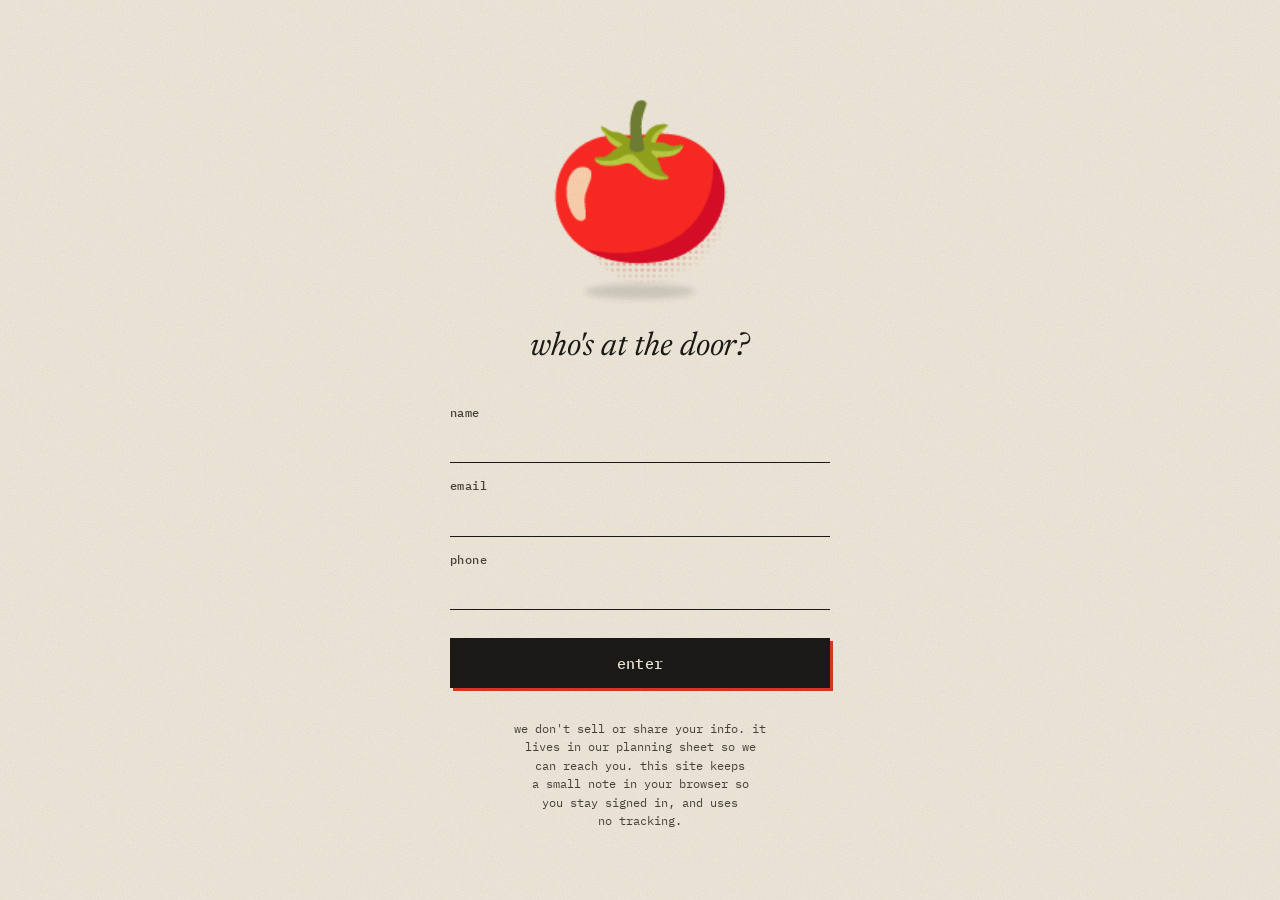
==== index.html @ 4a10bd5e "Refactor text in letter-section-1 for clarity Updated paragraphs to enhance clarity and emotional de" ====
<!doctype html>
<html lang="en">
<head>
  <meta charset="utf-8">
  <meta name="viewport" content="width=device-width, initial-scale=1">
  <meta name="robots" content="noindex, nofollow">
  <title>evening</title>
  <link rel="icon" href="data:image/svg+xml,<svg xmlns=%22http://www.w3.org/2000/svg%22 viewBox=%220 0 100 100%22><text y=%22.9em%22 font-size=%2290%22>🍅</text></svg>">
  <link rel="preconnect" href="https://fonts.googleapis.com">
  <link rel="preconnect" href="https://fonts.gstatic.com" crossorigin>
  <link rel="stylesheet" href="https://fonts.googleapis.com/css2?family=IBM+Plex+Mono:wght@400;500;600&family=Newsreader:ital,opsz,wght@0,6..72,300..800;1,6..72,300..800&display=swap">
  <link rel="stylesheet" href="styles.css">
</head>
<body data-view="gate" data-drawer="closed" data-entry="first">
<div id="root">

  <!-- ============ 1. GATE ============ -->
  <section id="view-gate" class="gate" data-view-panel="gate" data-state="boot" aria-labelledby="gate-title">
    <div class="gate__inner">
      <!-- swap the <span> for <img src="assets/tomato-linocut.png" alt=""> — the slot is a fixed square -->
      <div id="gate-tomato" class="tomato" aria-hidden="true">
        <span class="tomato__halftone benday"></span>
        <span class="tomato__floor"></span>
        <div class="tomato__art" data-slot="tomato-art"><span>🍅</span></div>
      </div>

      <form id="gate-form" class="gate__form" data-gate-part="form" novalidate>
        <h1 id="gate-title" class="gate__title">who's at the door?</h1>
        <div class="field" data-field="name" data-state="default">
          <label for="gate-name">name</label>
          <input id="gate-name" name="name" type="text" autocomplete="name" required aria-describedby="gate-name-error">
          <p id="gate-name-error" class="field__error" data-error-for="name"></p>
        </div>
        <div class="field" data-field="email" data-state="default">
          <label for="gate-email">email</label>
          <input id="gate-email" name="email" type="email" autocomplete="email" inputmode="email" required aria-describedby="gate-email-error">
          <p id="gate-email-error" class="field__error" data-error-for="email"></p>
        </div>
        <div class="field" data-field="phone" data-state="default">
          <label for="gate-phone">phone</label>
          <input id="gate-phone" name="phone" type="tel" autocomplete="tel" inputmode="tel" required aria-describedby="gate-phone-error">
          <p id="gate-phone-error" class="field__error" data-error-for="phone"></p>
        </div>
        <button id="gate-enter" class="btn" type="submit" data-action="enter">
          <span data-label="default">enter</span>
          <span data-label="loading">knocking…</span>
        </button>
        <p id="gate-failed" class="gate__failed" role="alert">something went wrong on our end. try again in a moment.</p>
        <p id="gate-fineprint" class="gate__fineprint">we don't sell or share your info. it lives in our planning sheet so we can reach you. this site keeps a small note in your browser so you stay signed in, and uses no tracking.</p>
      </form>
    </div>
  </section>

  <!-- ============ NOT ON THE LIST ============ -->
  <section id="view-not-listed" class="gate" data-view-panel="not-listed" aria-labelledby="nl-text">
    <div class="gate__inner">
      <div class="tomato tomato--small" aria-hidden="true">
        <span class="tomato__halftone benday"></span>
        <span class="tomato__floor"></span>
        <div class="tomato__art" data-slot="tomato-art"><span>🍅</span></div>
      </div>
      <p id="nl-text" class="gate__message-text">thanks for stopping by, <span data-bind="guest.first">friend</span>. the organizers know you're here. if anything changes, you'll hear from us.</p>
      <form id="nl-form" class="profile-form nl__form" data-state="idle" data-saved-msg="saved." novalidate>
        <div class="field" data-field="name" data-state="default">
          <label for="nl-name">name</label>
          <input id="nl-name" name="name" type="text" autocomplete="name" aria-describedby="nl-name-error">
          <p id="nl-name-error" class="field__error" data-error-for="name"></p>
        </div>
        <div class="field" data-field="email" data-state="default">
          <label for="nl-email">email</label>
          <input id="nl-email" name="email" type="email" autocomplete="email" aria-describedby="nl-email-error">
          <p id="nl-email-error" class="field__error" data-error-for="email"></p>
        </div>
        <div class="field" data-field="phone" data-state="default">
          <label for="nl-phone">phone</label>
          <input id="nl-phone" name="phone" type="tel" autocomplete="tel" aria-describedby="nl-phone-error">
          <p id="nl-phone-error" class="field__error" data-error-for="phone"></p>
        </div>
        <div class="field" data-field="referredBy" data-state="default">
          <label for="nl-referred">who told you about this? <span class="field__opt">optional</span></label>
          <input id="nl-referred" name="referredBy" type="text" autocomplete="off" maxlength="200">
        </div>
        <div class="save-row">
          <button id="nl-save" class="btn" type="submit" data-role="save" data-action="save-profile">
            <span data-label="default">save</span><span data-label="saving">saving…</span><span data-label="saved">saved ✓</span>
          </button>
          <p id="nl-status" class="save-status" data-role="status" aria-live="polite"></p>
        </div>
      </form>
      <button id="nl-remove" class="linkish linkish--danger nl__remove" type="button" data-action="remove-me">remove me</button>
    </div>
  </section>

  <!-- ============ GOODBYE ============ -->
  <section id="view-goodbye" class="gate" data-view-panel="goodbye" aria-live="polite">
    <div class="gate__inner">
      <div class="tomato tomato--small" aria-hidden="true">
        <span class="tomato__halftone benday"></span>
        <span class="tomato__floor"></span>
        <div class="tomato__art" data-slot="tomato-art"><span>🍅</span></div>
      </div>
      <p class="gate__message-text">you're off the list. take care of yourself.</p>
    </div>
  </section>

  <!-- ============ 2. LETTER ============ -->
  <main id="view-letter" class="letter" data-view-panel="letter">
    <header class="nameplate">
      <div class="nameplate__meta nameplate__meta--top"><span>cambridge, ma</span><span>mondays · october – december</span><span>by invitation</span></div>
      <h1 class="nameplate__title">evening</h1>
      <div class="nameplate__meta nameplate__meta--bottom"><span>a dinner series</span><span>chefs, bartenders &amp; artists of color</span><span>10 – 20 at the table</span></div>
    </header>

    <header class="feature-head">
      <p class="kicker">a letter, before dinner</p>
      <h2 class="headline">at the table again</h2>
      <p class="dek">on tanám, on repair, and on a season of monday nights.</p>
      <div class="byline"><span>by ellie</span><span>cambridge, mass.</span></div>
    </header>

    <article class="letter__body" id="letter-body">
      <p class="salutation">hello, <span data-bind="guest.first">friend</span> 👋🏽</p>
      <p>this is an invitation to a table (you remember the one?). from october through december, a loose collective of chefs, bartenders and artists of color is making it happen on monday nights, somewhere in cambridge, for ten to twenty people at a time. the dates are below. mark the ones you want.</p>

      <section id="letter-section-1" data-section="1">
        <h3 class="section-head"><span class="section-head__num">i.</span><span class="section-head__title">before</span></h3>
        <p>until recently, i only spoke of tanám in the past tense. the pop up i started twelve years ago called pamangan created time and space that let me meander towards the a-ha moment that seeded tanám. and in 2019, a home was built for the food/art/social project that also happened to serve filipinx american food.</p>
        <p>in 2020, a pandemic happened and tanám had to unfortunately become a restaurant. and in the last month of 2022, two of our most important people left together -- the rest of us decided to close in 2023. obviously, this is an ultra abridged accounting.</p>
        <p>but there are so many things i loved about that space, more than anything, how we didn't shy away from the ugly, how we embraced the silly in our seriousness (ask me about the annual red horse run). <strong>i miss it. i'm also relieved i'm no longer bound to that space. both are true.</strong></p>
        <p>after the restaurant closed, i realized just how difficult it had been to spend time with loved ones both near and far, but also began to understand that what we were doing through lockdown and beyond was just a shadow of the original intent. tanám didn't live there anymore.</p>
        <p>this year, building <strong><a href="https://coopsocialclub.com">coop social club</a></strong> and gathering the artists of <strong>red sun studios</strong>, i kept reaching for what we learned at tanám, but especially what brought olio together, the worker co-op that a bunch of community organizers (myself included) started to facilitate their community food work. then, on a perfect summer night in august this year, i was invited to remember.</p>
        <P>it's been a while, but i've always known. <strong><a href="https://open.spotify.com/playlist/1fZn7te57FWN0wMJvdTYmU?si=f7d90a94bf94434c">tanám is my core, my heart</a>.</strong></p>
        
        <figure class="pull" id="pull-1" data-pull="1">
          <blockquote>i might be falling in love again.</blockquote>
        </figure>
        <p>three years after we closed, i'm ready to tend to what was left. a complex and layered history happened around a table, with people i loved, while we tried to make food and art pay the bills. i know staying away from this work is not the way through. the path forward is at the table, with other people, over food and drink, and through art.</p>
        <figure class="pull" id="pull-2" data-pull="2">
          <blockquote>me and a few friends are setting the table again. will we see you there?</blockquote>
        </figure>
      </section>

      <section id="letter-section-2" data-section="2">
        <h3 class="section-head"><span class="section-head__num">ii.</span><span class="section-head__title">the table</span></h3>
        <p>this series is built around the people making it. each night belongs to whoever's leading it: a cook, a bartender, an artist, sometimes all three (and sometimes all the same person!), making the thing they've been wanting to make. <strong>their curiosity sets the menu. their joy is the point.</strong></p>
        <p>you're invited into that process while it's still a draft. you might taste a dish on its second try, or a drink that gets renamed halfway through the night. the people making it will sit down with you, eat with you, and want to know what you think. what happens at the table shapes what comes next.</p>
        <figure class="pull" id="pull-3" data-pull="3">
          <blockquote>you're invited into it while it's still a draft.</blockquote>
        </figure>
        <p>no two nights run the same. a meal might be coursed or passed around the table. it might start at six or at midnight, end on time or turn into a dance party. we could see the sunrise together. the point is to just have fun.</p>
      </section>

      <p class="reread" id="reread"><a class="linkish" id="reread-link" href="#view-letter" data-action="reread">read the letter again ↑</a></p>

      <section id="letter-section-3" data-section="3">
        <h3 class="section-head" id="mondays"><span class="section-head__num">iii.</span><span class="section-head__title">the mondays</span></h3>
        <ol class="nights" id="nights" data-list="sessions" aria-label="the mondays"></ol>
        <p>the calendar is alive, so nights may shift or change.</p>
        <p>to get a seat, mark every night you'd want. hosts choose their first guests. seats still open a week out go to everyone else who said yes, first come, first served. if you're in, you'll get an email with the time and the address.</p>
        <figure class="panel" id="house-rules">
          <figcaption class="panel__caption">house rules</figcaption>
          <ul class="rules">
            <li>a no show loses future invites.</li>
            <li>nothing goes on social.</li>
            <li>this invite belongs only to you. email me about lovers, friends and family.</li>
          </ul>
        </figure>
      </section>

      <section id="letter-section-4" data-section="4">
        <h3 class="section-head"><span class="section-head__num">iv.</span><span class="section-head__title">paying for it</span></h3>
        <p>there's no ticket. every monday on the list shows three numbers, and you choose.</p>
        <ol class="tiers" id="tiers">
          <li><span class="tiers__mark benday" style="--dot-r:.9px" aria-hidden="true"></span><span>the first covers your plate: food, drink, supplies.</span></li>
          <li><span class="tiers__mark benday" style="--dot-r:1.6px" aria-hidden="true"></span><span>the second adds half of what the crew's time is worth.</span></li>
          <li><span class="tiers__mark benday" style="--dot-r:2.6px" aria-hidden="true"></span><span>the third pays everyone who cooked, poured and made the room a fair wage for the night.</span></li>
        </ol>

        <figure class="tier-fig" id="tier-figure" data-block="tier-figure">
          <div class="tier-fig__chart" role="img" aria-label="a bar with three marks: $50 covers your plate, $110 half the crew's time, $170 everyone paid">
            <div class="tier-fig__track" aria-hidden="true">
              <span class="tier-fig__seg tier-fig__seg--1" style="left:0;width:29.4%"></span>
              <span class="tier-fig__seg tier-fig__seg--2" style="left:29.4%;width:35.3%"></span>
              <span class="tier-fig__seg tier-fig__seg--3" style="left:64.7%;right:0"></span>
            </div>
            <span class="tier-fig__mark" style="--at:29.4%" aria-hidden="true"><span class="tier-fig__amt">$50</span><span class="tier-fig__label">covers your plate</span></span>
            <span class="tier-fig__mark" style="--at:64.7%" aria-hidden="true"><span class="tier-fig__amt">$110</span><span class="tier-fig__label">half the crew's time</span></span>
            <span class="tier-fig__mark tier-fig__mark--end" style="--at:100%" aria-hidden="true"><span class="tier-fig__amt">$170</span><span class="tier-fig__label">everyone paid</span></span>
          </div>
          <ul class="tier-fig__legend" aria-hidden="true">
            <li><b>$50</b> · covers your plate</li>
            <li><b>$110</b> · half the crew's time</li>
            <li><b>$170</b> · everyone paid</li>
          </ul>
          <figcaption>a night of fifteen · $50 · $110 · $170</figcaption>
        </figure>

        <p>smaller nights cost more per person, so the numbers move. give from where you are. no one is turned away over money, and exchanges are possible (think commrcial kitchen space, storage, something you grew. tell me what you else you've got to offer).</p>
        <p>once a host offers you a seat, a <span data-bind="deposit-amount">$25</span> deposit holds it and counts toward what you give. if the night falls through, the deposit rolls forward, comes back to you, or stays with us. your call.</p>
        <p>can't make it but want this to keep going? give anyway. it pays the cooks and the documentation: photos, video, the zine.</p>

        <div class="contribute" id="contribution" data-block="contribution">
          <div class="contribute__text">
            <a id="venmo-link" class="btn btn--tomato" data-action="venmo" href="https://venmo.com/u/archipelaga" target="_blank" rel="noopener">venmo @archipelaga</a>
            <p class="contribute__note">put your name and the date in the note.</p>
          </div>
          <figure class="contribute__qr" id="venmo-qr">
            <div class="qr-slot qr-slot--filled" data-slot="venmo-qr">
              <img src="venmo-qr.png" alt="venmo qr code for @archipelaga" width="500" height="500">
            </div>
            <figcaption>or scan</figcaption>
          </figure>
        </div>
      </section>

      <div class="signoff" id="signoff">
        <p>see you at the table,</p>
        <p class="signoff__name">ellie</p>
        <div class="signers" id="signers" hidden>
          <p class="signers__label" id="signers-label">with</p>
          <ul class="signers__list" id="signers-list" aria-labelledby="signers-label"></ul>
        </div>
      </div>
    </article>

    <footer class="colophon">
      <div class="colophon__band" aria-hidden="true"></div>
      <p>evening · cambridge, ma · mondays, october – december</p>
    </footer>
  </main>

  <!-- floating tomato (letter view only) -->
  <button id="drawer-toggle" class="seat-toggle" type="button" data-action="open-drawer" aria-controls="guest-drawer" aria-expanded="false">
    <span class="seat-toggle__label">your info</span>
    <span class="seat-toggle__disc"><span data-slot="tomato-icon" aria-hidden="true">🍅</span></span>
  </button>

  <!-- ============ 3. GUEST DRAWER ============ -->
  <div id="drawer-scrim" class="scrim" data-action="close-drawer" aria-hidden="true"></div>
  <aside id="guest-drawer" class="drawer" role="dialog" aria-modal="true" aria-labelledby="drawer-title" data-drawer-panel>
    <div class="drawer__inner">
      <header class="drawer__head">
        <div>
          <p class="drawer__eyebrow">your info</p>
          <h2 id="drawer-title" class="drawer__title">hi, <span data-bind="guest.first">friend</span>.</h2>
        </div>
        <button id="drawer-close" class="drawer__close" type="button" data-action="close-drawer">close ×</button>
      </header>

      <p id="credit-line" class="credit" data-bind="credit" hidden></p>

      <section class="drawer__section" id="drawer-profile">
        <form id="profile-form" class="profile-form" data-state="idle" data-saved-msg="saved. the kitchen will see it." novalidate>
          <div class="field" data-field="name" data-state="default">
            <label for="profile-name">name</label>
            <input id="profile-name" name="name" type="text" autocomplete="name" aria-describedby="profile-name-error">
            <p id="profile-name-error" class="field__error" data-error-for="name"></p>
          </div>
          <div class="field" data-field="email" data-state="default">
            <label for="profile-email">email</label>
            <input id="profile-email" name="email" type="email" autocomplete="email" aria-describedby="profile-email-error">
            <p id="profile-email-error" class="field__error" data-error-for="email"></p>
          </div>
          <div class="field" data-field="phone" data-state="default">
            <label for="profile-phone">phone</label>
            <input id="profile-phone" name="phone" type="tel" autocomplete="tel" aria-describedby="profile-phone-error">
            <p id="profile-phone-error" class="field__error" data-error-for="phone"></p>
          </div>
          <div class="field" data-field="allergies" data-state="default">
            <label for="profile-allergies">allergies / sensitivities</label>
            <textarea id="profile-allergies" name="allergies" rows="3" placeholder="anything the kitchen should know"></textarea>
          </div>
          <div class="field" data-field="offers" data-state="default">
            <label for="profile-offers">something to offer <span class="field__opt">optional</span></label>
            <textarea id="profile-offers" name="offers" rows="2" maxlength="500" placeholder="a kitchen, a space, something you grew, your hands"></textarea>
          </div>
          <div class="save-row">
            <button id="profile-save" class="btn" type="submit" data-role="save" data-action="save-profile">
              <span data-label="default">save</span><span data-label="saving">saving…</span><span data-label="saved">saved ✓</span>
            </button>
            <p id="profile-status" class="save-status" data-role="status" aria-live="polite"></p>
          </div>
        </form>
      </section>

      <div class="drawer__foot">
        <p class="signout">not you? <button id="sign-out" class="linkish" type="button" data-action="sign-out">sign out</button></p>
        <button id="drawer-remove" class="linkish linkish--danger" type="button" data-action="remove-me">remove me</button>
      </div>
    </div>
  </aside>

  <!-- ============ REMOVE-ME CONFIRM ============ -->
  <dialog id="confirm-remove" class="confirm" data-state="idle" aria-labelledby="confirm-text">
    <p id="confirm-text" class="confirm__text">this deletes your info from our list and signs you out. it can't be undone.</p>
    <div class="confirm__actions">
      <button id="confirm-yes" class="btn btn--tomato btn--small" type="button" data-action="confirm-remove">
        <span data-label="default">remove me</span><span data-label="removing">removing…</span>
      </button>
      <button id="confirm-no" class="btn btn--ghost btn--small" type="button" data-action="cancel-remove">never mind</button>
    </div>
    <p id="confirm-status" class="confirm__status" aria-live="polite"></p>
  </dialog>

  <template id="tpl-signer">
    <li class="signer" data-ink="tomato">
      <span class="signer__stamp" aria-hidden="true"><span class="signer__initial" data-bind="initial"></span></span>
      <span class="signer__name" data-bind="name"></span>
    </li>
  </template>

  <template id="tpl-night">
    <li class="night" data-session-id="" data-status="none" data-state="idle">
      <div class="night__date" aria-hidden="true">
        <span class="night__month" data-bind="month"></span>
        <span class="night__day" data-bind="day"></span>
        <span class="night__dow" data-bind="dow"></span>
      </div>
      <div class="night__body">
        <div class="night__top">
          <p class="night__theme" data-bind="theme"></p>
          <span class="badge" data-bind="status" data-status="none"></span>
        </div>
        <p class="night__meta" data-bind="meta"></p>
        <p class="night__amounts" data-bind="amounts"></p>
        <div class="rsvp-opts" role="group" data-bind="group-label">
          <button type="button" data-action="rsvp" data-rsvp="yes" aria-pressed="false">yes</button>
          <button type="button" data-action="rsvp" data-rsvp="maybe" aria-pressed="false">maybe</button>
          <button type="button" data-action="rsvp" data-rsvp="no" aria-pressed="false">no</button>
        </div>
        <div class="night__offer" data-part="offer">
          <p data-bind="deposit"></p>
          <a class="btn btn--tomato btn--small" data-action="venmo-deposit" href="https://venmo.com/u/archipelaga" target="_blank" rel="noopener">venmo @archipelaga</a>
        </div>
        <p class="night__confirmed" data-part="confirmed">✓ <span data-bind="where">you'll get an email with the address</span></p>
        <details class="night__note" data-part="note">
          <summary data-bind="note-label">add a note</summary>
          <div class="night__note-body">
            <label class="visually-hidden" data-bind="note-a11y">note for this night</label>
            <input type="text" maxlength="300" data-bind="note" placeholder="bringing someone? anything the host should know">
            <button type="button" class="btn btn--ghost btn--small" data-action="save-note">save</button>
          </div>
        </details>
        <p class="night__status" data-part="save-status" aria-live="polite"></p>
      </div>
    </li>
  </template>


</div>
  <script src="app.js"></script>
</body>
</html>
---- styles.css ----
/* evening — styles. every color, font and spacing value lives in :root. */
:root {
  /* ink + paper */
  --paper: #F2EBDD;
  --paper-deep: #E6DCC7;
  --paper-bright: #F8F3E9;
  --ink: #1B1A17;
  --ink-2: #47433B;
  --ink-3: #7A7466;
  /* riso inks */
  --tomato: #D93A1E;
  --tomato-ink: #B52D13;      /* tomato for small text + filled buttons (contrast) */
  --leaf: #2E6B3A;
  --hi: #F5C400;              /* yellow ink */
  --hi-wash: #F3E3A6;         /* yellow ink at low coverage, for notes */
  --cool: #2B59C3;            /* sparingly: focus rings */
  --misreg: var(--tomato);    /* color of the offset ink layer */

  /* type */
  --font-serif: "Newsreader", "Iowan Old Style", Georgia, serif;
  --font-mono: "IBM Plex Mono", ui-monospace, Menlo, monospace;
  --text-body: clamp(18px, 0.9vw + 13.5px, 21px);
  --text-small: 12.5px;

  /* space */
  --s-1: 4px; --s-2: 8px; --s-3: 12px; --s-4: 16px; --s-5: 24px;
  --s-6: 32px; --s-7: 48px; --s-8: 72px; --s-9: 112px;
  --measure: 35rem;
  --measure-wide: 48rem;
  --pull-gap-mobile: clamp(72px, 30svh, 320px);  /* keeps pull quotes one per phone screen */

  /* objects */
  --tomato-size: clamp(136px, 36vw, 212px);   /* square slot; linocut image fills it */
  --tomato-size-small: clamp(104px, 26vw, 140px);
  --toggle-size: 60px;
  --drawer-w: min(460px, 100vw);
  --dot-step: 7px;
  --dot-r: 1.5px;
  --shadow-print: 3px 3px 0 var(--ink);
  --ease-out: cubic-bezier(.2, .75, .2, 1);

  --z-toggle: 40; --z-scrim: 50; --z-drawer: 60; --z-grain: 90; --z-dev: 95;
}

*, *::before, *::after { box-sizing: border-box; }
html { -webkit-text-size-adjust: 100%; }
body {
  margin: 0;
  min-height: 100svh;
  background: var(--paper);
  color: var(--ink);
  font-family: var(--font-serif);
  font-optical-sizing: auto;
  font-size: var(--text-body);
  line-height: 1.56;
  -webkit-font-smoothing: antialiased;
  text-rendering: optimizeLegibility;
}
/* paper grain */
body::after {
  content: "";
  position: fixed;
  inset: 0;
  pointer-events: none;
  z-index: var(--z-grain);
  opacity: .5;
  mix-blend-mode: multiply;
  background-image: url("data:image/svg+xml;utf8,<svg xmlns='http://www.w3.org/2000/svg' width='220' height='220'><filter id='n'><feTurbulence type='fractalNoise' baseFrequency='.85' numOctaves='3' stitchTiles='stitch'/><feColorMatrix values='0 0 0 0 .1  0 0 0 0 .09  0 0 0 0 .07  0 0 0 .22 0'/></filter><rect width='100%' height='100%' filter='url(%23n)'/></svg>");
}
a { color: inherit; text-decoration-color: var(--tomato); text-decoration-thickness: 1.5px; text-underline-offset: .18em; }
a:hover { color: var(--tomato-ink); }
button { font: inherit; color: inherit; }
:focus-visible { outline: 2px dashed var(--cool); outline-offset: 3px; }
::selection { background: var(--hi); color: var(--ink); }
.visually-hidden { position: absolute !important; width: 1px; height: 1px; overflow: hidden; clip: rect(0 0 0 0); white-space: nowrap; }
[hidden] { display: none !important; }

/* ---------- views ---------- */
[data-view-panel] { display: none; }
body[data-view="gate"] [data-view-panel="gate"],
body[data-view="not-listed"] [data-view-panel="not-listed"],
body[data-view="goodbye"] [data-view-panel="goodbye"] { display: grid; animation: view-in .6s var(--ease-out) both; }
body[data-view="letter"] [data-view-panel="letter"] { display: block; animation: view-in .8s var(--ease-out) both; }
@keyframes view-in { from { opacity: 0; transform: translateY(10px); } to { opacity: 1; transform: none; } }

/* ---------- shared pieces ---------- */
.btn {
  display: inline-flex; align-items: center; justify-content: center; gap: var(--s-2);
  min-height: 50px; padding: 0 var(--s-5);
  font: 500 15px/1 var(--font-mono); letter-spacing: .02em; text-decoration: none;
  color: var(--paper); background: var(--ink);
  border: 2px solid var(--ink); border-radius: 0;
  box-shadow: 3px 3px 0 var(--tomato);
  cursor: pointer;
  transition: transform .12s ease, box-shadow .12s ease, background-color .2s ease;
}
.btn:hover { color: var(--paper); transform: translate(-1px, -1px); box-shadow: 4px 4px 0 var(--tomato); }
.btn:active { transform: translate(2px, 2px); box-shadow: 1px 1px 0 var(--tomato); }
.btn:disabled { cursor: progress; }
.btn--tomato { background: var(--tomato-ink); border-color: var(--ink); box-shadow: 3px 3px 0 var(--ink); }
.btn--tomato:hover { box-shadow: 4px 4px 0 var(--ink); }
.btn--tomato:active { box-shadow: 1px 1px 0 var(--ink); }
.btn--ghost { background: transparent; color: var(--ink); box-shadow: 3px 3px 0 var(--ink); }
.btn--ghost:hover { color: var(--ink); background: var(--paper-bright); box-shadow: 4px 4px 0 var(--ink); }
.btn--ghost:active { box-shadow: 1px 1px 0 var(--ink); }
.btn--small { min-height: 44px; padding: 0 var(--s-4); font-size: 13.5px; }
.btn [data-label] { display: none; }
.btn [data-label="default"] { display: inline; }

.linkish {
  display: inline-flex; align-items: center; min-height: 44px;
  background: none; border: 0; padding: 0; cursor: pointer;
  font: 500 13px/1.3 var(--font-mono);
  text-decoration: underline; text-decoration-color: var(--tomato); text-decoration-thickness: 1.5px; text-underline-offset: .25em;
}
.linkish:hover { color: var(--tomato-ink); }
.linkish--danger { color: var(--tomato-ink); }

.field { display: flex; flex-direction: column; gap: 2px; }
.field label { font: 500 12px/1.2 var(--font-mono); letter-spacing: .04em; color: var(--ink-2); }
.field input, .field textarea {
  appearance: none; width: 100%; border-radius: 0; outline: none;
  background: transparent; color: var(--ink);
  font: 400 20px/1.3 var(--font-serif);
  border: 0; border-bottom: 1.5px solid var(--ink);
  padding: 8px 0 6px;
  transition: border-color .15s ease, box-shadow .15s ease, opacity .2s ease;
}
.field textarea { border: 1.5px solid var(--ink); padding: 10px 12px; min-height: 92px; resize: vertical; font-size: 18px; }
.field input:focus { border-bottom-color: var(--tomato); box-shadow: 0 2px 0 0 var(--tomato); }
.field textarea:focus { border-color: var(--tomato); box-shadow: 2px 2px 0 0 var(--tomato); }
.field input:-webkit-autofill { -webkit-box-shadow: 0 0 0 40px var(--paper) inset; -webkit-text-fill-color: var(--ink); }
.field__error { display: none; margin: 5px 0 0; font: 500 var(--text-small)/1.35 var(--font-mono); color: var(--tomato-ink); }
.field[data-state="error"] label { color: var(--tomato-ink); }
.field[data-state="error"] input { border-bottom-color: var(--tomato-ink); box-shadow: 0 2px 0 0 var(--tomato); }
.field[data-state="error"] .field__error { display: block; }
.field[data-state="error"] .field__error::before { content: "↑ "; }

.benday {
  background-image: radial-gradient(circle at 50% 50%, var(--dot-color, var(--tomato)) var(--dot-r), transparent calc(var(--dot-r) + .7px));
  background-size: var(--dot-step) var(--dot-step);
}

/* editable profile forms (drawer + not-on-the-list) */
.profile-form { display: flex; flex-direction: column; gap: var(--s-4); text-align: left; }
.save-row { display: flex; align-items: center; flex-wrap: wrap; gap: var(--s-3) var(--s-4); margin-top: var(--s-2); }
.save-status { margin: 0; font: 500 var(--text-small)/1.35 var(--font-mono); color: var(--ink-3); }
.profile-form[data-state="saving"] [data-role="save"] { opacity: .7; }
.profile-form[data-state="saving"] [data-role="save"] [data-label="default"],
.profile-form[data-state="saved"] [data-role="save"] [data-label="default"] { display: none; }
.profile-form[data-state="saving"] [data-role="save"] [data-label="saving"],
.profile-form[data-state="saved"] [data-role="save"] [data-label="saved"] { display: inline; }
.profile-form[data-state="saved"] [data-role="save"] { background: var(--leaf); }
.profile-form[data-state="saved"] .save-status { color: var(--leaf); }
.profile-form[data-state="error"] .save-status,
.profile-form[data-state="invalid"] .save-status { color: var(--tomato-ink); }

/* ---------- tomato slot ---------- */
.tomato { position: relative; width: var(--tomato-size); height: var(--tomato-size); display: grid; place-items: center; margin: 0 auto var(--s-5); }
.tomato--small { --tomato-size: var(--tomato-size-small); }
.tomato__halftone {
  position: absolute; inset: 14%; border-radius: 50%;
  --dot-step: 6px; --dot-r: 1.5px;
  transform: translate(10%, 8%);
  -webkit-mask-image: radial-gradient(circle at 42% 40%, #000 30%, transparent 70%);
          mask-image: radial-gradient(circle at 42% 40%, #000 30%, transparent 70%);
  opacity: .75;
}
.tomato__floor { position: absolute; left: 24%; right: 24%; bottom: 3%; height: 7%; border-radius: 50%; background: var(--ink); opacity: .14; filter: blur(3px); }
.tomato__art { position: relative; width: 100%; height: 100%; display: grid; place-items: center; transform-origin: 50% 86%; }
.tomato__art > span { font-size: calc(var(--tomato-size) * .72); line-height: 1; }
.tomato__art > img { display: block; width: 100%; height: 100%; object-fit: contain; }

/* ---------- 1. gate / not on the list / goodbye ---------- */
.gate { min-height: 100svh; place-items: center; padding: var(--s-8) var(--s-5) var(--s-7); }
.gate__inner { width: 100%; max-width: 380px; display: flex; flex-direction: column; align-items: stretch; text-align: center; }
.gate__title { margin: 0 0 var(--s-5); text-align: center; font-weight: 400; font-style: italic; font-size: clamp(27px, 5vw, 33px); line-height: 1.1; letter-spacing: -.01em; }
.gate__form { display: flex; flex-direction: column; gap: var(--s-4); text-align: left; }
.gate__form .btn { width: 100%; margin-top: var(--s-3); }
.gate__failed { display: none; margin: 0; text-align: center; font: 500 var(--text-small)/1.4 var(--font-mono); color: var(--tomato-ink); }
.gate__fineprint { margin: var(--s-4) auto 0; max-width: 36ch; text-align: center; font: 400 11.5px/1.6 var(--font-mono); color: var(--ink-2); text-wrap: pretty; }
.gate__message-text { margin: 0 0 var(--s-6); font: italic 400 clamp(25px, 5.4vw, 31px)/1.18 var(--font-serif); letter-spacing: -.01em; text-wrap: balance; }

.gate[data-state="boot"] .gate__form { display: none; }
.gate[data-state="failed"] .gate__failed { display: block; }
.gate[data-state="loading"] .field input { opacity: .45; }
.gate[data-state="loading"] #gate-enter [data-label="default"] { display: none; }
.gate[data-state="loading"] #gate-enter [data-label="loading"] { display: inline; }
.gate[data-state="loading"] .tomato__art { animation: knock 1.4s var(--ease-out) infinite; }
.gate[data-state="loading"] .tomato__floor { animation: knock-floor 1.4s var(--ease-out) infinite; }
.gate[data-state="boot"] .tomato__art { animation: breathe 1.6s ease-in-out infinite; }

.nl__form { padding-top: var(--s-5); border-top: 1.5px solid var(--ink); }
.nl__remove { align-self: center; margin-top: var(--s-5); }
body[data-view="goodbye"] .tomato__art { animation: farewell 2.2s ease-in-out both; }

@keyframes knock {
  0%, 46%, 100% { transform: none; }
  8%  { transform: rotate(-11deg) translateY(-6%); }
  16% { transform: rotate(3deg) translateY(0); }
  25% { transform: rotate(-9deg) translateY(-5%); }
  34% { transform: rotate(2deg) translateY(0); }
}
@keyframes knock-floor { 0%, 46%, 100% { transform: none; } 8%, 25% { transform: scaleX(.8); opacity: .08; } }
@keyframes breathe { 50% { transform: scale(.96); } }
@keyframes farewell { 0%, 100% { transform: none; } 25% { transform: rotate(-9deg); } 50% { transform: rotate(7deg); } 75% { transform: rotate(-4deg); } }

/* ---------- 2. letter ---------- */
.letter { padding: var(--s-8) 0 var(--s-8); }
.nameplate { max-width: var(--measure-wide); margin: 0 auto; padding: 0 var(--s-5); text-align: center; }
.nameplate__meta {
  display: flex; justify-content: space-between; flex-wrap: wrap; gap: 2px var(--s-4);
  padding: 7px 0; font: 500 11.5px/1.35 var(--font-mono); letter-spacing: .05em;
}
.nameplate__meta--top { border-top: 4px solid var(--ink); border-bottom: 1px solid var(--ink); }
.nameplate__meta--bottom { border-top: 1px solid var(--ink); border-bottom: 4px solid var(--ink); }
.nameplate__title {
  margin: .04em 0 .06em;
  font-weight: 700; font-size: clamp(88px, 21vw, 196px); line-height: .9; letter-spacing: -.05em;
  font-variation-settings: "opsz" 72;
  text-shadow: .028em .018em 0 var(--misreg);
}

.feature-head { max-width: var(--measure); margin: var(--s-8) auto var(--s-7); padding: 0 var(--s-5); text-align: center; }
.kicker { margin: 0 0 var(--s-3); font: 500 12px/1.3 var(--font-mono); letter-spacing: .08em; color: var(--tomato-ink); }
.headline { margin: 0 0 var(--s-4); font-weight: 400; font-style: italic; font-size: clamp(42px, 8vw, 68px); line-height: .98; letter-spacing: -.025em; text-wrap: balance; }
.dek { margin: 0 auto var(--s-5); max-width: 30ch; font-size: clamp(19px, 2.2vw, 23px); line-height: 1.38; color: var(--ink-2); text-wrap: balance; }
.byline { display: flex; justify-content: center; flex-wrap: wrap; gap: 2px var(--s-5); padding: 8px 0; border-top: 1px solid var(--ink); border-bottom: 1px solid var(--ink); font: 500 12px/1.4 var(--font-mono); letter-spacing: .04em; }

.letter__body { max-width: var(--measure); margin: 0 auto; padding: 0 var(--s-5); }
.letter__body > p, .letter__body > section > p { margin: 0 0 1.05em; text-align: left; text-wrap: pretty; }
.salutation { font-style: italic; font-size: 1.15em; }
.letter strong { font-weight: 650; }
mark[data-cue] { background: none; color: inherit; padding: 0; }   /* reserved for v2 media cues */

.section-head { position: relative; display: grid; justify-items: center; gap: 2px; margin: var(--s-8) 0 var(--s-6); font-weight: 400; }
.section-head::before {
  content: ""; position: absolute; left: 0; right: 0; top: 0; height: 60px;
  background-image: radial-gradient(circle at 50% 50%, var(--tomato) 1.6px, transparent 2.3px);
  background-size: var(--dot-step) var(--dot-step);
  -webkit-mask-image: radial-gradient(closest-side, #000 25%, transparent 100%);
          mask-image: radial-gradient(closest-side, #000 25%, transparent 100%);
}
.section-head__num { position: relative; display: grid; place-items: center; height: 60px; padding: 0 .3em; background: var(--paper); font: italic 500 50px/1 var(--font-serif); letter-spacing: -.02em; }
.section-head__title { position: relative; font: 500 12px/1.3 var(--font-mono); letter-spacing: .1em; color: var(--ink-2); }

.reread { display: none; margin: var(--s-8) 0 calc(var(--s-5) * -1); text-align: center; }
body[data-entry="returning"] .reread { display: block; }

/* pull quotes */
.pull { margin: var(--s-8) 0; padding: var(--s-5) 0; text-align: center; border-top: 1.5px solid var(--ink); border-bottom: 1.5px solid var(--ink); }
.pull__label { display: block; margin: 0 0 var(--s-3); font: 500 12px/1.3 var(--font-mono); letter-spacing: .08em; color: var(--tomato-ink); }
.pull blockquote { margin: 0; font: italic 500 clamp(34px, 6.4vw, 52px)/1.04 var(--font-serif); letter-spacing: -.025em; text-wrap: balance; text-shadow: .03em .022em 0 var(--misreg); }
@media (max-width: 720px) { .pull { margin-block: var(--pull-gap-mobile); } }

/* house rules panel */
.panel { position: relative; margin: var(--s-7) 0; padding: var(--s-8) var(--s-6) var(--s-6); background: var(--paper-bright); border: 2px solid var(--ink); box-shadow: 6px 6px 0 var(--ink); }
.panel::before {
  content: ""; position: absolute; inset: 0; pointer-events: none;
  background-image: radial-gradient(circle at 50% 50%, var(--hi) 2.6px, transparent 3.2px);
  background-size: 10px 10px;
  -webkit-mask-image: linear-gradient(140deg, #000 0%, rgba(0,0,0,.35) 55%, transparent 90%);
          mask-image: linear-gradient(140deg, #000 0%, rgba(0,0,0,.35) 55%, transparent 90%);
}
.panel__caption { position: absolute; top: -2px; left: -2px; padding: 5px 10px; background: var(--hi); border: 2px solid var(--ink); font: 500 12px/1.2 var(--font-mono); letter-spacing: .04em; }
.rules { position: relative; list-style: none; margin: 0; padding: 0; display: grid; gap: var(--s-4); }
.rules li { position: relative; padding-left: 1.2em; font: italic 500 clamp(22px, 3.6vw, 27px)/1.2 var(--font-serif); letter-spacing: -.01em; text-wrap: balance; }
.rules li::before { content: ""; position: absolute; left: 0; top: .42em; width: .42em; height: .42em; background: var(--tomato); transform: rotate(45deg); }

/* nights (inline rsvp) */
.nights { list-style: none; margin: var(--s-5) 0 var(--s-6); padding: 0; border-top: 1.5px solid var(--ink); }
.night { display: grid; grid-template-columns: 60px minmax(0, 1fr); gap: var(--s-4); padding: var(--s-5) 0; border-bottom: 1px dotted var(--ink-3); }
.night__date { align-self: start; display: grid; justify-items: center; padding: 6px 0 5px; border: 1.5px solid var(--ink); background: var(--paper-bright); }
.night__month { font: 500 11px/1.2 var(--font-mono); letter-spacing: .06em; color: var(--tomato-ink); }
.night__day { font: 600 30px/1 var(--font-serif); font-variation-settings: "opsz" 72; }
.night__dow { font: 400 10.5px/1.2 var(--font-mono); color: var(--ink-2); }
.night__body { display: flex; flex-direction: column; gap: var(--s-2); min-width: 0; }
.night__top { display: flex; flex-wrap: wrap; justify-content: space-between; align-items: flex-start; gap: var(--s-2) var(--s-3); }
.night__theme { flex: 1 1 13em; margin: 0; font: italic 400 21px/1.22 var(--font-serif); text-wrap: balance; }
.night__meta { margin: 0; font: 400 12px/1.45 var(--font-mono); color: var(--ink-2); text-transform: lowercase; }
.night__amounts { margin: 0; font: 500 12.5px/1.4 var(--font-mono); letter-spacing: .02em; }
.night__offer { display: none; flex-wrap: wrap; align-items: center; justify-content: space-between; gap: var(--s-3); padding: var(--s-3) var(--s-4); border: 1.5px solid var(--ink); background: var(--hi-wash); }
.night__offer p { margin: 0; font: 500 16px/1.3 var(--font-serif); }
.night__confirmed { display: none; margin: 0; font: 500 var(--text-small)/1.4 var(--font-mono); color: var(--leaf); }
.night__status { margin: 0; min-height: 15px; font: 500 11px/1.3 var(--font-mono); color: var(--ink-3); }
.night[data-status="offered"] .night__offer { display: flex; }
.night[data-status="confirmed"] .night__confirmed { display: block; }
.night[data-status="cancelled"] .rsvp-opts,
.night[data-status="cancelled"] .night__amounts { display: none; }
.night[data-status="cancelled"] .night__theme { text-decoration: line-through; text-decoration-color: var(--tomato); text-decoration-thickness: 2px; }
.night[data-state="saving"] .rsvp-opts { opacity: .6; }
.night[data-state="saved"] .night__status { color: var(--leaf); }
.night[data-state="error"] .night__status { color: var(--tomato-ink); }

.rsvp-opts { display: grid; grid-template-columns: repeat(3, 1fr); border: 1.5px solid var(--ink); }
.rsvp-opts button {
  min-height: 44px; padding: 0; background: transparent; border: 0; border-left: 1.5px solid var(--ink);
  font: 500 13px/1 var(--font-mono); cursor: pointer; transition: background-color .15s ease, color .15s ease;
}
.rsvp-opts button:first-child { border-left: 0; }
.rsvp-opts button:hover { background: var(--paper-deep); }
.rsvp-opts button[aria-pressed="true"][data-rsvp="yes"] { background: var(--ink); color: var(--paper); }
.rsvp-opts button[aria-pressed="true"][data-rsvp="maybe"] { background: var(--paper-deep); color: var(--ink); }
.rsvp-opts button[aria-pressed="true"][data-rsvp="no"] { background: var(--paper-deep); color: var(--ink-2); }
.rsvp-opts button[aria-pressed="true"]::before { content: "● "; font-size: 9px; vertical-align: 2px; }

/* status badges: hollow = not a seat, filled green = a seat */
.badge { display: inline-flex; align-items: center; gap: 6px; flex: none; padding: 5px 9px 4px; border: 1.5px solid var(--ink); background: transparent; color: var(--ink); font: 500 11.5px/1.2 var(--font-mono); letter-spacing: .03em; white-space: nowrap; }
.badge::before { font-size: 11px; line-height: 1; }
.badge[data-status="none"] { border-style: dashed; border-color: var(--ink-3); color: var(--ink-2); }
.badge[data-status="none"]::before { content: "–"; }
.badge[data-status="asked"]::before { content: "○"; }
.badge[data-status="offered"] { background: var(--hi); }
.badge[data-status="offered"]::before { content: "◐"; }
.badge[data-status="confirmed"] { background: var(--leaf); border-color: var(--leaf); color: var(--paper); box-shadow: 2px 2px 0 var(--ink); transform: rotate(-2deg); }
.badge[data-status="confirmed"]::before { content: "●"; }
.badge[data-status="waitlisted"] { border-color: var(--tomato-ink); color: var(--tomato-ink); }
.badge[data-status="waitlisted"]::before { content: "…"; }
.badge[data-status="cancelled"] { background: var(--ink); color: var(--paper); }
.badge[data-status="cancelled"]::before { content: "×"; }

/* paying for it */
.tiers { list-style: none; margin: 0 0 var(--s-6); padding: 0; display: grid; gap: var(--s-3); }
.tiers li { display: grid; grid-template-columns: 22px minmax(0, 1fr); gap: var(--s-3); align-items: start; text-wrap: pretty; }
.tiers__mark { width: 18px; height: 18px; margin-top: .3em; border: 1.5px solid var(--ink); --dot-step: 5px; }

.tier-fig { margin: 0 0 var(--s-7); }
.tier-fig__chart { position: relative; height: 112px; }
.tier-fig__track { position: absolute; left: 0; right: 0; top: 26px; height: 22px; border: 2px solid var(--ink); background: var(--paper-bright); }
.tier-fig__seg { position: absolute; top: 0; bottom: 0; }
.tier-fig__seg--1 { background: var(--tomato); }
.tier-fig__seg--2 { background-image: radial-gradient(circle at 50% 50%, var(--tomato) 1.8px, transparent 2.5px); background-size: 6px 6px; }
.tier-fig__seg--3 { background-image: radial-gradient(circle at 50% 50%, var(--leaf) 1.5px, transparent 2.2px); background-size: 6px 6px; }
.tier-fig__mark { position: absolute; top: 0; bottom: 0; left: var(--at); width: 0; }
.tier-fig__mark::before { content: ""; position: absolute; left: -1px; top: 20px; height: 36px; width: 2px; background: var(--ink); }
.tier-fig__amt { position: absolute; top: 0; left: 0; transform: translateX(-50%); font: 600 12.5px/1.2 var(--font-mono); white-space: nowrap; }
.tier-fig__label { position: absolute; top: 62px; left: 0; transform: translateX(-50%); width: max-content; max-width: 13ch; text-align: center; font: 400 11.5px/1.3 var(--font-mono); color: var(--ink-2); }
.tier-fig__mark--end .tier-fig__amt, .tier-fig__mark--end .tier-fig__label { transform: translateX(-100%); text-align: right; }
.tier-fig__legend { display: none; list-style: none; margin: 0 0 var(--s-3); padding: 0; font: 400 12px/1.5 var(--font-mono); color: var(--ink-2); }
.tier-fig__legend b { color: var(--ink); font-weight: 600; }
.tier-fig figcaption { padding-top: var(--s-2); border-top: 1px solid var(--ink); font: 500 12px/1.4 var(--font-mono); letter-spacing: .03em; }
@media (max-width: 520px) {
  .tier-fig__chart { height: 60px; }
  .tier-fig__label { position: absolute !important; width: 1px; height: 1px; overflow: hidden; clip: rect(0 0 0 0); }
  .tier-fig__legend { display: block; }
}

.contribute {
  position: relative; display: grid; grid-template-columns: minmax(0, 1fr) auto; gap: var(--s-6); align-items: center;
  margin: var(--s-5) 0 var(--s-7); padding: var(--s-6);
  background: var(--paper-bright); border: 2px solid var(--ink); box-shadow: 6px 6px 0 var(--tomato);
}
.contribute::after {
  content: ""; position: absolute; top: 0; right: 0; width: 45%; height: 60%; pointer-events: none;
  background-image: radial-gradient(circle at 50% 50%, var(--tomato) 1.5px, transparent 2.2px); background-size: 7px 7px;
  -webkit-mask-image: radial-gradient(farthest-side at 100% 0, rgba(0,0,0,.55), transparent);
          mask-image: radial-gradient(farthest-side at 100% 0, rgba(0,0,0,.55), transparent);
}
.contribute__text { position: relative; display: flex; flex-direction: column; align-items: flex-start; gap: var(--s-4); }
.contribute__note { margin: 0; font: 400 var(--text-small)/1.45 var(--font-mono); color: var(--ink-2); }
.contribute__qr { position: relative; margin: 0; width: 152px; text-align: center; }
.qr-slot {
  width: 152px; height: 152px; display: grid; place-items: center; padding: var(--s-3);
  border: 2px solid var(--ink); background: repeating-linear-gradient(45deg, var(--paper-deep) 0 6px, var(--paper-bright) 6px 12px);
  font: 500 11px/1.4 var(--font-mono); color: var(--ink-2);
}
.qr-slot img { width: 100%; height: 100%; object-fit: contain; }
.contribute__qr figcaption { margin-top: var(--s-2); font: 400 11.5px/1.3 var(--font-mono); color: var(--ink-2); }
@media (max-width: 720px) {
  .contribute { grid-template-columns: 1fr; padding: var(--s-5); }
  .contribute__qr { display: none; }
  .contribute .btn { width: 100%; }
}

.signoff { margin-top: var(--s-7); }
.signoff p { margin: 0; }
.signoff__name { font: italic 500 34px/1.1 var(--font-serif); }
.signers { margin-top: var(--s-6); }
.signers__label { margin: 0 0 var(--s-4) !important; font: italic 400 22px/1 var(--font-serif); color: var(--ink-2); }
.signers__list { list-style: none; margin: 0; padding: 0; display: grid; grid-template-columns: repeat(auto-fill, minmax(76px, 1fr)); gap: var(--s-5) var(--s-3); }
.signer { display: flex; flex-direction: column; align-items: center; gap: var(--s-2); min-width: 0; }
.signer__stamp {
  --fill: var(--tomato-ink); --on: var(--paper); --ring: var(--hi);
  position: relative; width: 60px; height: 60px; border-radius: 50%; display: grid; place-items: center; overflow: hidden;
  background: var(--fill); color: var(--on); border: 2px solid var(--ink);
  box-shadow: 3px 2px 0 -1px var(--ring);
  transform: rotate(var(--tilt, 0deg));
  transition: transform .2s var(--ease-out);
}
.signer__stamp::after {
  content: ""; position: absolute; inset: 0; border-radius: 50%; pointer-events: none;
  background-image: radial-gradient(circle at 50% 50%, rgba(27,26,23,.38) 1.1px, transparent 1.7px); background-size: 5px 5px;
  -webkit-mask-image: radial-gradient(circle at 78% 82%, #000 10%, transparent 62%);
          mask-image: radial-gradient(circle at 78% 82%, #000 10%, transparent 62%);
}
.signer__initial { position: relative; font: italic 600 32px/1 var(--font-serif); font-variation-settings: "opsz" 72; margin-top: -3px; }
.signer__stamp img { width: 100%; height: 100%; object-fit: cover; }
.signer:hover .signer__stamp { transform: rotate(calc(var(--tilt, 0deg) * -1.5)) scale(1.06); }
.signer__name { max-width: 100%; font: 500 12px/1.25 var(--font-mono); letter-spacing: .02em; text-align: center; overflow-wrap: anywhere; }
.signer[data-ink="leaf"] .signer__stamp { --fill: var(--leaf); --on: var(--paper); --ring: var(--tomato); }
.signer[data-ink="hi"] .signer__stamp { --fill: var(--hi); --on: var(--ink); --ring: var(--tomato); }
.signer[data-ink="ink"] .signer__stamp { --fill: var(--ink); --on: var(--paper); --ring: var(--tomato); }

.colophon { max-width: var(--measure-wide); margin: var(--s-9) auto 0; padding: 0 var(--s-5); text-align: center; }
.colophon__band {
  height: 44px; margin-bottom: var(--s-4);
  background-image: radial-gradient(circle at 50% 50%, var(--leaf) 1.6px, transparent 2.3px); background-size: 8px 8px;
  -webkit-mask-image: linear-gradient(90deg, transparent, #000 30%, #000 70%, transparent);
          mask-image: linear-gradient(90deg, transparent, #000 30%, #000 70%, transparent);
}
.colophon p { margin: 0; font: 400 11.5px/1.5 var(--font-mono); letter-spacing: .04em; color: var(--ink-2); }

/* ---------- floating tomato + "your info" label ---------- */
.seat-toggle {
  position: fixed; top: 16px; right: 16px; z-index: var(--z-toggle);
  display: none; align-items: center; gap: 14px;
  padding: 0; background: none; border: 0; cursor: pointer;
}
body[data-view="letter"] .seat-toggle { display: flex; }
.seat-toggle__label {
  position: relative; padding: 7px 12px; background: var(--paper-bright); border: 2px solid var(--ink);
  font: 500 12px/1.3 var(--font-mono); white-space: nowrap;
}
.seat-toggle__label::after { content: ""; position: absolute; top: 50%; right: -8px; width: 12px; height: 12px; background: var(--paper-bright); border: 2px solid var(--ink); border-left: 0; border-bottom: 0; transform: translateY(-50%) rotate(45deg); }
.seat-toggle__disc {
  width: var(--toggle-size); height: var(--toggle-size); display: grid; place-items: center;
  background: var(--paper-bright); border: 2px solid var(--ink); border-radius: 50%;
  box-shadow: var(--shadow-print); transition: transform .15s ease, box-shadow .15s ease;
}
.seat-toggle:hover .seat-toggle__disc { transform: translate(-1px, -1px) rotate(-8deg); box-shadow: 4px 4px 0 var(--ink); }
.seat-toggle:active .seat-toggle__disc { transform: translate(2px, 2px); box-shadow: 1px 1px 0 var(--ink); }
.seat-toggle:hover .seat-toggle__label { color: var(--tomato-ink); }
.seat-toggle__disc > span, .seat-toggle__disc > img { font-size: 30px; line-height: 1; width: 70%; height: 70%; display: grid; place-items: center; object-fit: contain; }

/* ---------- 3. drawer ---------- */
.scrim {
  position: fixed; inset: 0; z-index: var(--z-scrim);
  background-color: rgba(27, 26, 23, .22);
  background-image: radial-gradient(circle at 50% 50%, rgba(27, 26, 23, .32) 1.2px, transparent 1.8px);
  background-size: 6px 6px;
  opacity: 0; pointer-events: none; transition: opacity .35s ease;
}
.drawer {
  position: fixed; top: 0; right: 0; bottom: 0; z-index: var(--z-drawer);
  width: var(--drawer-w); overflow-y: auto; overscroll-behavior: contain;
  background: var(--paper); border-left: 2px solid var(--ink);
  box-shadow: -10px 0 0 rgba(217, 58, 30, .18);
  transform: translateX(105%); visibility: hidden;
  transition: transform .45s var(--ease-out), visibility 0s linear .45s;
}
body[data-drawer="open"] .scrim { opacity: 1; pointer-events: auto; }
body[data-drawer="open"] .drawer { transform: none; visibility: visible; transition: transform .45s var(--ease-out), visibility 0s; }
body[data-drawer="open"] { overflow: hidden; }

.drawer__inner { padding: var(--s-6) var(--s-5) var(--s-7); }
.drawer__head { display: flex; justify-content: space-between; align-items: flex-start; gap: var(--s-4); padding-bottom: var(--s-5); border-bottom: 4px solid var(--ink); }
.drawer__eyebrow { margin: 0; font: 500 12px/1.3 var(--font-mono); letter-spacing: .06em; color: var(--tomato-ink); }
.drawer__title { margin: 6px 0 0; font: italic 400 42px/1 var(--font-serif); letter-spacing: -.02em; text-shadow: .03em .02em 0 var(--misreg); }
.drawer__close { flex: none; min-height: 44px; padding: 0 12px; background: transparent; border: 1.5px solid var(--ink); font: 500 13px/1 var(--font-mono); cursor: pointer; }
.drawer__close:hover { background: var(--ink); color: var(--paper); }
.drawer__section { padding: var(--s-6) 0; border-bottom: 1px solid var(--ink); }
.credit { display: flex; align-items: center; gap: var(--s-2); margin: var(--s-5) 0 0; padding: 10px 14px; border: 1.5px solid var(--ink); background: var(--hi-wash); font: 500 13px/1.35 var(--font-mono); }
.credit::before { content: "●"; font-size: 10px; color: var(--leaf); }
.drawer__foot { display: flex; flex-wrap: wrap; justify-content: space-between; align-items: center; gap: var(--s-2) var(--s-4); margin-top: var(--s-4); }
.signout { margin: 0; font: 400 13px/1.3 var(--font-mono); color: var(--ink-2); }

/* ---------- remove-me confirm ---------- */
.confirm { width: min(420px, calc(100vw - 32px)); padding: var(--s-6); background: var(--paper); color: var(--ink); border: 2px solid var(--ink); box-shadow: 6px 6px 0 var(--tomato); }
.confirm[open] { animation: view-in .3s var(--ease-out) both; }
.confirm::backdrop { background-color: rgba(27, 26, 23, .35); background-image: radial-gradient(circle at 50% 50%, rgba(27, 26, 23, .35) 1.2px, transparent 1.8px); background-size: 6px 6px; }
.confirm__text { margin: 0 0 var(--s-5); font: italic 400 24px/1.25 var(--font-serif); text-wrap: pretty; }
.confirm__actions { display: flex; flex-wrap: wrap; gap: var(--s-3); }
.confirm__status { margin: var(--s-3) 0 0; min-height: 1em; font: 500 var(--text-small)/1.4 var(--font-mono); color: var(--tomato-ink); }
.confirm[data-state="removing"] #confirm-yes [data-label="default"] { display: none; }
.confirm[data-state="removing"] #confirm-yes [data-label="removing"] { display: inline; }

/* ---------- dev state panel (mock only) ---------- */
.dev { position: fixed; left: 12px; bottom: 12px; z-index: var(--z-dev); max-width: 270px; max-height: 80vh; overflow: auto; background: var(--ink); color: var(--paper); font: 400 11px/1.4 var(--font-mono); box-shadow: 3px 3px 0 var(--tomato); }
.dev summary { padding: 8px 10px; cursor: pointer; list-style: none; }
.dev summary::-webkit-details-marker { display: none; }
.dev__body { padding: 0 10px 10px; display: grid; gap: 8px; }
.dev__group { display: flex; flex-wrap: wrap; gap: 4px; }
.dev__group p { width: 100%; margin: 0; color: #B9B2A2; }
.dev button { padding: 4px 7px; background: transparent; color: var(--paper); border: 1px solid #6C675D; font: inherit; cursor: pointer; }
.dev button:hover { border-color: var(--hi); color: var(--hi); }
.dev label { display: flex; gap: 6px; align-items: center; }
.dev a { color: var(--hi); }
.dev__note { margin: 0; color: #B9B2A2; }

@media (max-width: 560px) {
  :root { --toggle-size: 54px; }
  .nameplate__meta { justify-content: center; }
  .panel { padding: var(--s-7) var(--s-5) var(--s-5); }
  .night { grid-template-columns: 52px minmax(0, 1fr); gap: var(--s-3); }
}
@media (prefers-reduced-motion: reduce) {
  *, *::before, *::after { animation-duration: .01ms !important; animation-iteration-count: 1 !important; transition-duration: .01ms !important; scroll-behavior: auto !important; }
}

/* ---------- added when wiring to the sheet ---------- */
.letter__body .ps { margin: 0 0 .6em; font-size: .9em; color: var(--ink-2); text-align: left; }
.letter__body .signoff + .ps { margin-top: var(--s-7); padding-top: var(--s-4); border-top: 1px solid var(--ink); }
.nights__empty { padding: var(--s-4) 0; font: 500 var(--text-small)/1.4 var(--font-mono); color: var(--tomato-ink); }
.field__opt { margin-left: 6px; color: var(--ink-3); letter-spacing: 0; }
.night__note { margin: 2px 0 0; }
.night__note summary { display: inline-block; padding: 6px 0; cursor: pointer; list-style: none; font: 500 12px/1.3 var(--font-mono); text-decoration: underline; text-decoration-color: var(--tomato); text-underline-offset: .25em; }
.night__note summary::-webkit-details-marker { display: none; }
.night__note-body { display: flex; gap: var(--s-2); align-items: stretch; margin-top: var(--s-2); }
.night__note-body input { flex: 1; min-width: 0; min-height: 44px; padding: 8px 10px; border: 1.5px solid var(--ink); border-radius: 0; background: var(--paper-bright); color: var(--ink); font: 400 16px/1.3 var(--font-serif); }
.night__note-body input:focus { outline: none; border-color: var(--tomato); box-shadow: 2px 2px 0 0 var(--tomato); }
.night[data-status="cancelled"] .night__note { display: none; }
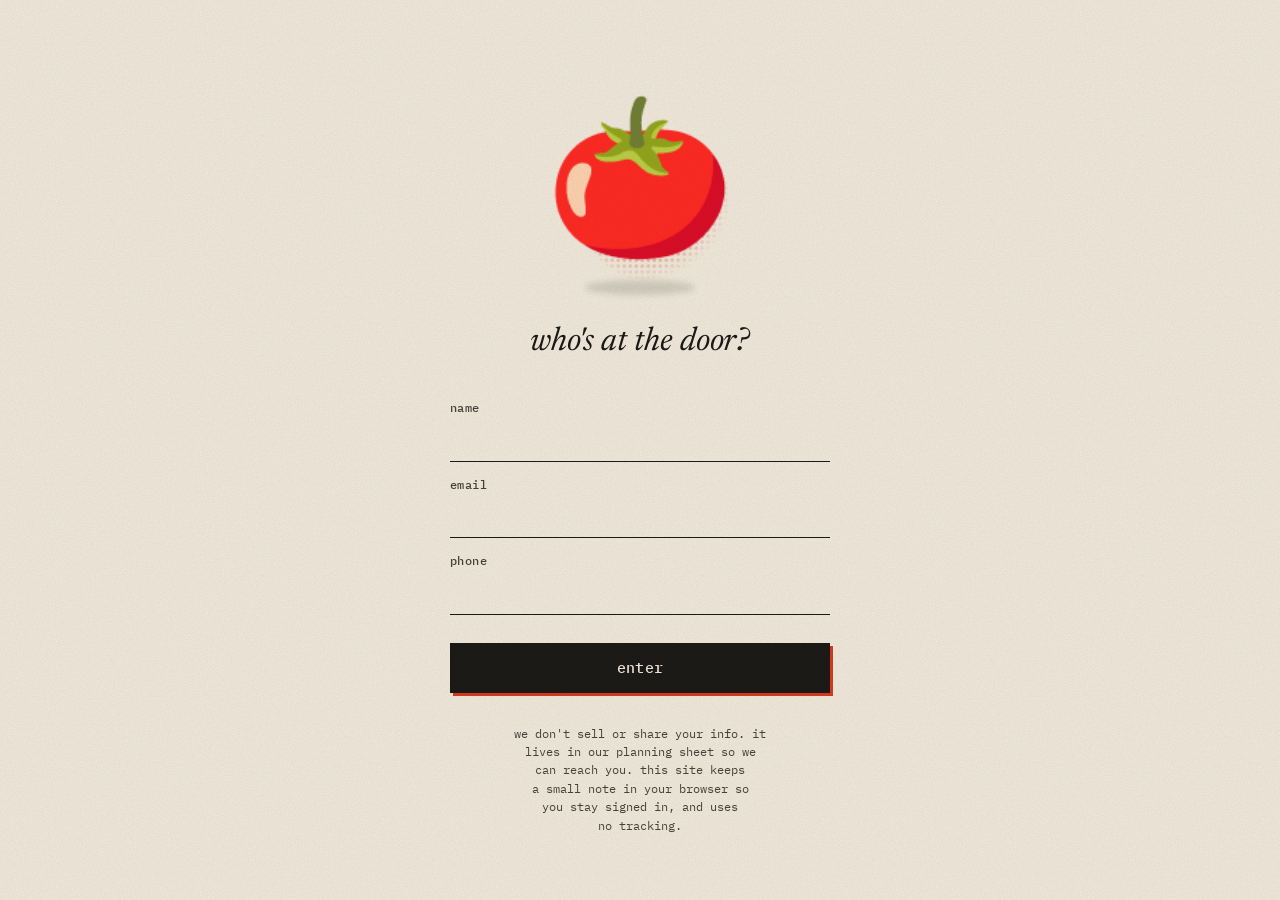
==== commit c223e18e: "v3: seats/venmo confirm, spots left, no deposit, menu card - RSVP status now comes from the sheet: y" ====
--- a/index.html
+++ b/index.html
@@ -143,7 +143,7 @@
       <section id="letter-section-2" data-section="2">
         <h3 class="section-head"><span class="section-head__num">ii.</span><span class="section-head__title">the table</span></h3>
         <p>this series is built around the people making it. each night belongs to whoever's leading it: a cook, a bartender, an artist, sometimes all three (and sometimes all the same person!), making the thing they've been wanting to make. <strong>their curiosity sets the menu. their joy is the point.</strong></p>
-        <p>you're invited into that process while it's still a draft. you might taste a dish on its second try, or a drink that gets renamed halfway through the night. the people making it will sit down with you, eat with you, and want to know what you think. what happens at the table shapes what comes next.</p>
+        <p>you're invited into that process while it's still a draft. you might taste a dish on its second try, or a drink that gets renamed halfway through the night. the people making it will sit down and eat with you, compare notes, and chit chat about whatever arises. what happens at the table shapes what comes next.</p>
         <figure class="pull" id="pull-3" data-pull="3">
           <blockquote>you're invited into it while it's still a draft.</blockquote>
         </figure>
@@ -215,6 +215,7 @@
 
       <div class="signoff" id="signoff">
         <p>see you at the table,</p>
+        <p>&nbsp;</p>
         <p class="signoff__name">ellie</p>
         <div class="signers" id="signers" hidden>
           <p class="signers__label" id="signers-label">with</p>
@@ -302,6 +303,39 @@
     <p id="confirm-status" class="confirm__status" aria-live="polite"></p>
   </dialog>
 
+  <!-- ============ MENU CARD ============ -->
+  <dialog id="menu-card" class="menu" aria-labelledby="menu-title" data-session-id="">
+    <header class="menu__head">
+      <p class="menu__meta" id="menu-meta" data-bind="meta"></p>
+      <button id="menu-close" class="drawer__close" type="button" data-action="close-menu">close ×</button>
+    </header>
+    <div class="menu__scroll" id="menu-scroll">
+      <div class="menu__top">
+        <p class="kicker">a possible menu</p>
+        <h2 id="menu-title" class="menu__title" data-bind="theme"></h2>
+        <p id="menu-dek" class="menu__dek" data-bind="dek"></p>
+      </div>
+      <div id="menu-intro" class="menu__intro" data-bind="intro"></div>
+      <p class="menu__label"><span>planned explorations</span></p>
+      <ol id="menu-items" class="menu__items" data-list="menu-items"></ol>
+    </div>
+    <footer id="menu-foot" class="menu__foot" data-session-id="" data-state="idle" data-rsvp-unit>
+      <div class="menu__answer" id="menu-answer">
+        <p class="menu__ask">can you make it?</p>
+        <div class="rsvp-opts" role="group" aria-label="rsvp for this night">
+          <button type="button" data-action="rsvp" data-rsvp="yes" aria-pressed="false">yes</button>
+          <button type="button" data-action="rsvp" data-rsvp="maybe" aria-pressed="false">maybe</button>
+          <button type="button" data-action="rsvp" data-rsvp="no" aria-pressed="false">no</button>
+        </div>
+        <p class="night__status" data-part="save-status" aria-live="polite"></p>
+      </div>
+      <nav class="menu__nav" aria-label="other menus">
+        <button id="menu-prev" class="linkish" type="button" data-action="menu-prev"></button>
+        <button id="menu-next" class="linkish" type="button" data-action="menu-next"></button>
+      </nav>
+    </footer>
+  </dialog>
+
   <template id="tpl-signer">
     <li class="signer" data-ink="tomato">
       <span class="signer__stamp" aria-hidden="true"><span class="signer__initial" data-bind="initial"></span></span>
@@ -310,7 +344,7 @@
   </template>
 
   <template id="tpl-night">
-    <li class="night" data-session-id="" data-status="none" data-state="idle">
+    <li class="night" data-session-id="" data-status="none" data-state="idle" data-menu="no" data-rsvp-unit>
       <div class="night__date" aria-hidden="true">
         <span class="night__month" data-bind="month"></span>
         <span class="night__day" data-bind="day"></span>
@@ -323,6 +357,8 @@
         </div>
         <p class="night__meta" data-bind="meta"></p>
         <p class="night__amounts" data-bind="amounts"></p>
+        <button class="linkish night__menu" type="button" data-action="open-menu">see the menu</button>
+        <p class="night__menu-none">menu still being written</p>
         <div class="rsvp-opts" role="group" data-bind="group-label">
           <button type="button" data-action="rsvp" data-rsvp="yes" aria-pressed="false">yes</button>
           <button type="button" data-action="rsvp" data-rsvp="maybe" aria-pressed="false">maybe</button>
--- a/styles.css
+++ b/styles.css
@@ -123,7 +123,7 @@
   background: transparent; color: var(--ink);
   font: 400 20px/1.3 var(--font-serif);
   border: 0; border-bottom: 1.5px solid var(--ink);
-  padding: 8px 0 6px;
+  padding: 8px 0 6px; min-height: 44px;   /* 44px tap target */
   transition: border-color .15s ease, box-shadow .15s ease, opacity .2s ease;
 }
 .field textarea { border: 1.5px solid var(--ink); padding: 10px 12px; min-height: 92px; resize: vertical; font-size: 18px; }
@@ -144,7 +144,7 @@
 /* editable profile forms (drawer + not-on-the-list) */
 .profile-form { display: flex; flex-direction: column; gap: var(--s-4); text-align: left; }
 .save-row { display: flex; align-items: center; flex-wrap: wrap; gap: var(--s-3) var(--s-4); margin-top: var(--s-2); }
-.save-status { margin: 0; font: 500 var(--text-small)/1.35 var(--font-mono); color: var(--ink-3); }
+.save-status { margin: 0; font: 500 var(--text-small)/1.35 var(--font-mono); color: var(--ink-2); }
 .profile-form[data-state="saving"] [data-role="save"] { opacity: .7; }
 .profile-form[data-state="saving"] [data-role="save"] [data-label="default"],
 .profile-form[data-state="saved"] [data-role="save"] [data-label="default"] { display: none; }
@@ -282,7 +282,7 @@
 .night__offer { display: none; flex-wrap: wrap; align-items: center; justify-content: space-between; gap: var(--s-3); padding: var(--s-3) var(--s-4); border: 1.5px solid var(--ink); background: var(--hi-wash); }
 .night__offer p { margin: 0; font: 500 16px/1.3 var(--font-serif); }
 .night__confirmed { display: none; margin: 0; font: 500 var(--text-small)/1.4 var(--font-mono); color: var(--leaf); }
-.night__status { margin: 0; min-height: 15px; font: 500 11px/1.3 var(--font-mono); color: var(--ink-3); }
+.night__status { margin: 0; min-height: 15px; font: 500 11px/1.3 var(--font-mono); color: var(--ink-2); }
 .night[data-status="offered"] .night__offer { display: flex; }
 .night[data-status="confirmed"] .night__confirmed { display: block; }
 .night[data-status="cancelled"] .rsvp-opts,
@@ -501,11 +501,71 @@
 .letter__body .ps { margin: 0 0 .6em; font-size: .9em; color: var(--ink-2); text-align: left; }
 .letter__body .signoff + .ps { margin-top: var(--s-7); padding-top: var(--s-4); border-top: 1px solid var(--ink); }
 .nights__empty { padding: var(--s-4) 0; font: 500 var(--text-small)/1.4 var(--font-mono); color: var(--tomato-ink); }
-.field__opt { margin-left: 6px; color: var(--ink-3); letter-spacing: 0; }
+.field__opt { margin-left: 6px; color: var(--ink-2); letter-spacing: 0; }
 .night__note { margin: 2px 0 0; }
-.night__note summary { display: inline-block; padding: 6px 0; cursor: pointer; list-style: none; font: 500 12px/1.3 var(--font-mono); text-decoration: underline; text-decoration-color: var(--tomato); text-underline-offset: .25em; }
+.night__note summary { display: inline-flex; align-items: center; min-height: 44px; padding: 0; cursor: pointer; list-style: none; font: 500 12px/1.3 var(--font-mono); text-decoration: underline; text-decoration-color: var(--tomato); text-underline-offset: .25em; }
 .night__note summary::-webkit-details-marker { display: none; }
 .night__note-body { display: flex; gap: var(--s-2); align-items: stretch; margin-top: var(--s-2); }
 .night__note-body input { flex: 1; min-width: 0; min-height: 44px; padding: 8px 10px; border: 1.5px solid var(--ink); border-radius: 0; background: var(--paper-bright); color: var(--ink); font: 400 16px/1.3 var(--font-serif); }
 .night__note-body input:focus { outline: none; border-color: var(--tomato); box-shadow: 2px 2px 0 0 var(--tomato); }
 .night[data-status="cancelled"] .night__note { display: none; }
+
+/* ---------- menus (hardcoded in app.js MENUS) ---------- */
+.night__menu { align-self: flex-start; min-height: 44px; margin: -8px 0 -6px; font-size: 13.5px; }   /* 44px tap target; negative margins keep the row spacing */
+.night__menu-none { margin: 0; font: 400 12px/1.4 var(--font-mono); color: var(--ink-2); }
+.night[data-menu="no"] .night__menu, .night[data-menu="yes"] .night__menu-none,
+.night[data-status="cancelled"] .night__menu, .night[data-status="cancelled"] .night__menu-none { display: none; }
+
+/* ---------- menu card ---------- */
+body:has(dialog[open]) { overflow: hidden; }
+.menu {
+  width: min(620px, calc(100vw - 32px)); max-width: none; max-height: min(92svh, 1040px); padding: 0;
+  background: var(--paper); color: var(--ink); border: 2px solid var(--ink); box-shadow: 8px 8px 0 var(--tomato);
+}
+.menu[open] { display: flex; flex-direction: column; animation: view-in .35s var(--ease-out) both; }
+.menu::backdrop { background-color: rgba(27, 26, 23, .35); background-image: radial-gradient(circle at 50% 50%, rgba(27, 26, 23, .35) 1.2px, transparent 1.8px); background-size: 6px 6px; }
+.menu__head { flex: none; display: flex; justify-content: space-between; align-items: center; gap: var(--s-4); padding: 8px 12px 8px var(--s-5); border-bottom: 1px solid var(--ink); }
+.menu__meta { margin: 0; font: 500 12px/1.35 var(--font-mono); letter-spacing: .03em; }
+.menu__scroll { flex: 1 1 auto; min-height: 0; overflow-y: auto; overscroll-behavior: contain; padding: 0 var(--s-6) var(--s-7); }
+.menu__top { padding-top: var(--s-6); text-align: center; }
+.menu__title { margin: 0; font: italic 400 clamp(46px, 9vw, 74px)/.96 var(--font-serif); letter-spacing: -.025em; text-wrap: balance; text-shadow: .03em .02em 0 var(--misreg); }
+.menu__dek { margin: var(--s-3) auto 0; max-width: 28ch; font: italic 400 20px/1.3 var(--font-serif); color: var(--ink-2); text-wrap: balance; }
+.menu__intro { margin-top: var(--s-5); }
+.menu__intro p { margin: 0 auto 1em; max-width: 31em; font-size: 18px; line-height: 1.5; text-align: center; text-wrap: pretty; }
+.menu__label { position: relative; display: grid; place-items: center; height: 52px; margin: var(--s-6) 0 var(--s-5); }
+.menu__label::before {
+  content: ""; position: absolute; inset: 0;
+  background-image: radial-gradient(circle at 50% 50%, var(--tomato) 1.5px, transparent 2.2px); background-size: var(--dot-step) var(--dot-step);
+  -webkit-mask-image: radial-gradient(closest-side, #000 20%, transparent 100%);
+          mask-image: radial-gradient(closest-side, #000 20%, transparent 100%);
+}
+.menu__label span { position: relative; padding: 4px 12px; background: var(--paper); font: 500 12px/1.3 var(--font-mono); letter-spacing: .1em; }
+.menu__items { list-style: none; margin: 0; padding: 0; display: flex; flex-direction: column; align-items: center; text-align: center; }
+.menu-item { position: relative; width: 100%; }
+.menu-item + .menu-item { margin-top: var(--s-5); padding-top: var(--s-5); }
+.menu-item + .menu-item::before { content: ""; position: absolute; top: -4px; left: 50%; width: 7px; height: 7px; background: var(--tomato); transform: translateX(-50%) rotate(45deg); }
+.menu-item:is([data-kind="drink"], [data-kind="tbd"]) + .menu-item:is([data-kind="drink"], [data-kind="tbd"]) { margin-top: var(--s-2); padding-top: 0; }
+.menu-item:is([data-kind="drink"], [data-kind="tbd"]) + .menu-item:is([data-kind="drink"], [data-kind="tbd"])::before { display: none; }
+.menu-item p { margin: 0 auto; max-width: 36ch; text-wrap: balance; }
+.menu-item__name { font: 600 22px/1.2 var(--font-serif); letter-spacing: .005em; }
+.menu-item__alt { font-style: italic; font-weight: 400; color: var(--ink-2); }
+.menu-item__sub { margin-top: 4px !important; font: italic 400 17px/1.38 var(--font-serif); color: var(--ink-2); }
+.menu-item__desc { margin-top: 6px !important; font-size: 16.5px; line-height: 1.45; }
+.menu-item[data-kind="drink"] .menu-item__name { font-size: 19px; font-weight: 500; }
+.menu-item__sep { font: 500 14px/1 var(--font-mono); color: var(--tomato-ink); }
+.menu-item__tbd { display: inline-block; font: italic 600 24px/1.1 var(--font-serif); letter-spacing: .06em; color: var(--tomato-ink); }
+.menu__foot { flex: none; display: grid; gap: var(--s-2); padding: var(--s-3) var(--s-5) var(--s-3); border-top: 2px solid var(--ink); background: var(--paper-bright); }
+.menu__answer { display: grid; grid-template-columns: auto minmax(0, 1fr); align-items: center; gap: 4px var(--s-4); }
+.menu__answer .night__status { grid-column: 1 / -1; }
+.menu__ask { margin: 0; font: 500 12px/1.3 var(--font-mono); letter-spacing: .04em; }
+.menu__nav { display: flex; justify-content: space-between; gap: var(--s-4); }
+.menu__nav .linkish { min-height: 36px; }
+.menu__nav #menu-next { margin-left: auto; }
+.menu__foot[data-state="saving"] .rsvp-opts { opacity: .6; }
+.menu__foot[data-state="saved"] .night__status { color: var(--leaf); }
+.menu__foot[data-state="error"] .night__status { color: var(--tomato-ink); }
+@media (max-width: 560px) {
+  .menu { width: 100vw; height: 100svh; max-height: 100svh; margin: 0; border: 0; box-shadow: none; }
+  .menu__scroll { padding: 0 var(--s-5) var(--s-7); }
+  .menu__answer { grid-template-columns: 1fr; }
+}
